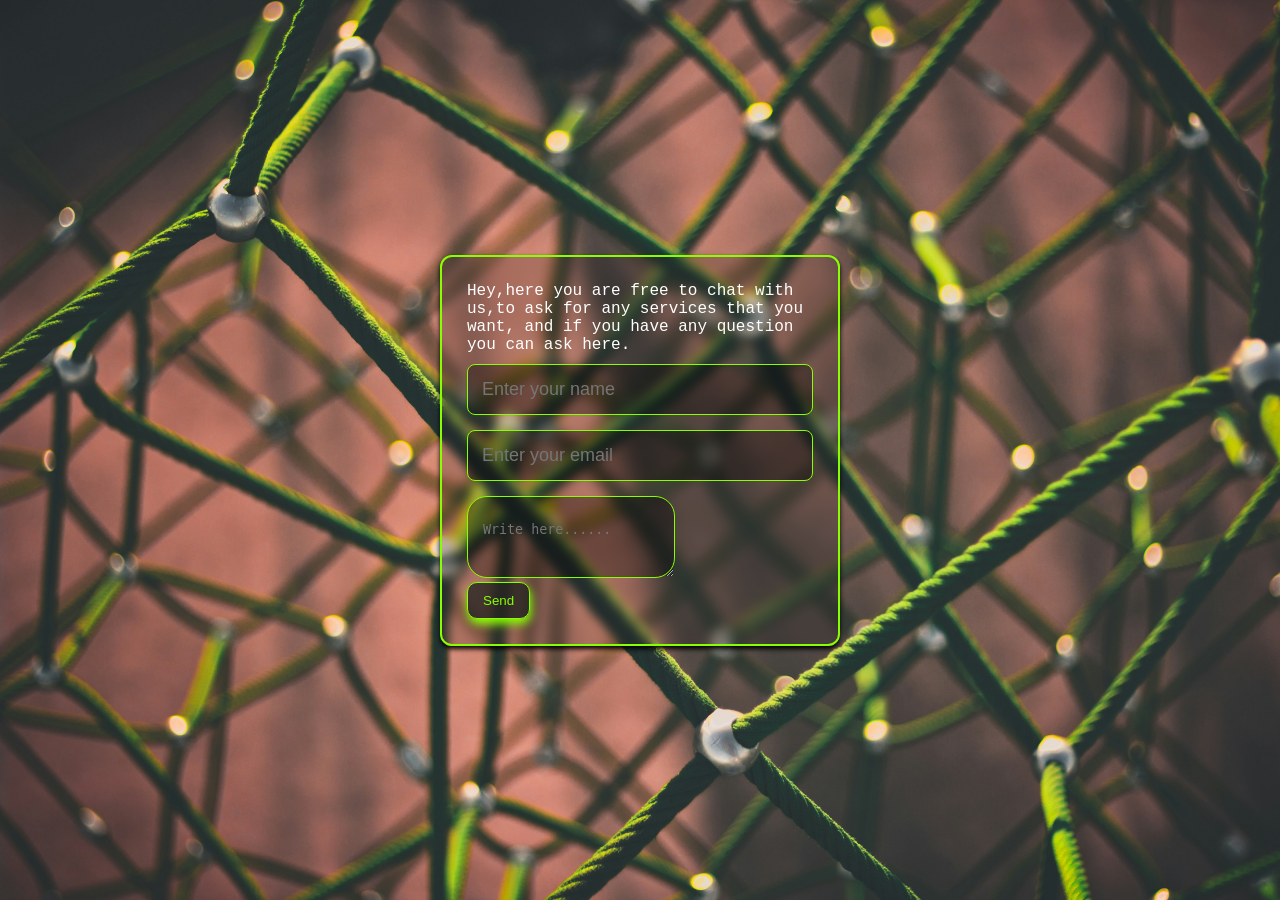
==== email-contact-me.html @ 57aa0ffb "portifolio-changes" ====
<!DOCTYPE html>
<html lang="en">
<head>
    <meta charset="UTF-8">
    <meta name="viewport" content="width=device-width, initial-scale=1.0">
    <title>email-contact-me</title>

    <style>
        *{
            padding: 0;
            margin: 0;
            box-sizing: border-box;
        }

        body{
          color: white;
    background-image: url(contact.jpg);
    background-size: cover;

    display: flex;
    justify-content: center;
    min-height: 100vh;
    padding: 20px;
    align-items: center;
           
        }
    form{
          padding:25px;
    background: rgba(27, 26, 26, 0.219);
    backdrop-filter: blur(5px);
    max-width: 400px;
    width: 100%;
    border-radius: 12px;
    box-shadow: 0 3px 5px black;
    border: 2px #88ff00 solid;
    color: white;
    
    
    }
    input{
            width: 100%;
    padding: 14px;
    margin-bottom:15px;
    align-items: center;
    border-radius:8px;
    font-size: 18px;
    outline: none;
    border: #88ff00 1.5px solid;
    background: rgba(0, 0, 0, 0.345);
   color: white;
    }

    textarea{
        padding: 25px 15px;
        border-radius: 20px;
        outline: none;
        border: 1px solid #88ff00;
         background: rgba(0, 0, 0, 0.345);
        color: white;
    }
    button{
        padding: 10px 15px;
        border-radius: 10px;
        border:1px solid #88ff00;
        background: #222320c4;
        box-shadow: 1px 5px 10px;
        color: #88ff00;
    }
    p{
        margin-bottom: 10px;
        font-family: 'Courier New', Courier, monospace;
    }
  
    </style>
</head>
<body>
    <form action="https://formsubmit.co/braisonsanga19@gmail.com" method="post">
       <p>Hey,here you are free to chat with us,to ask for any services that you want, and if you have any question you can ask here.</p>

        <div class="box">
            <input type="text" name="name" placeholder="Enter your name">
        </div>

        <div class="box">
            <input type="email" name="emai" placeholder="Enter your email ">
        </div>

        <div class="box">
            <textarea name="message"  placeholder="Write here......"></textarea>
        </div>
        <button class="submit">Send</button>
    </form>
</body>
</html>
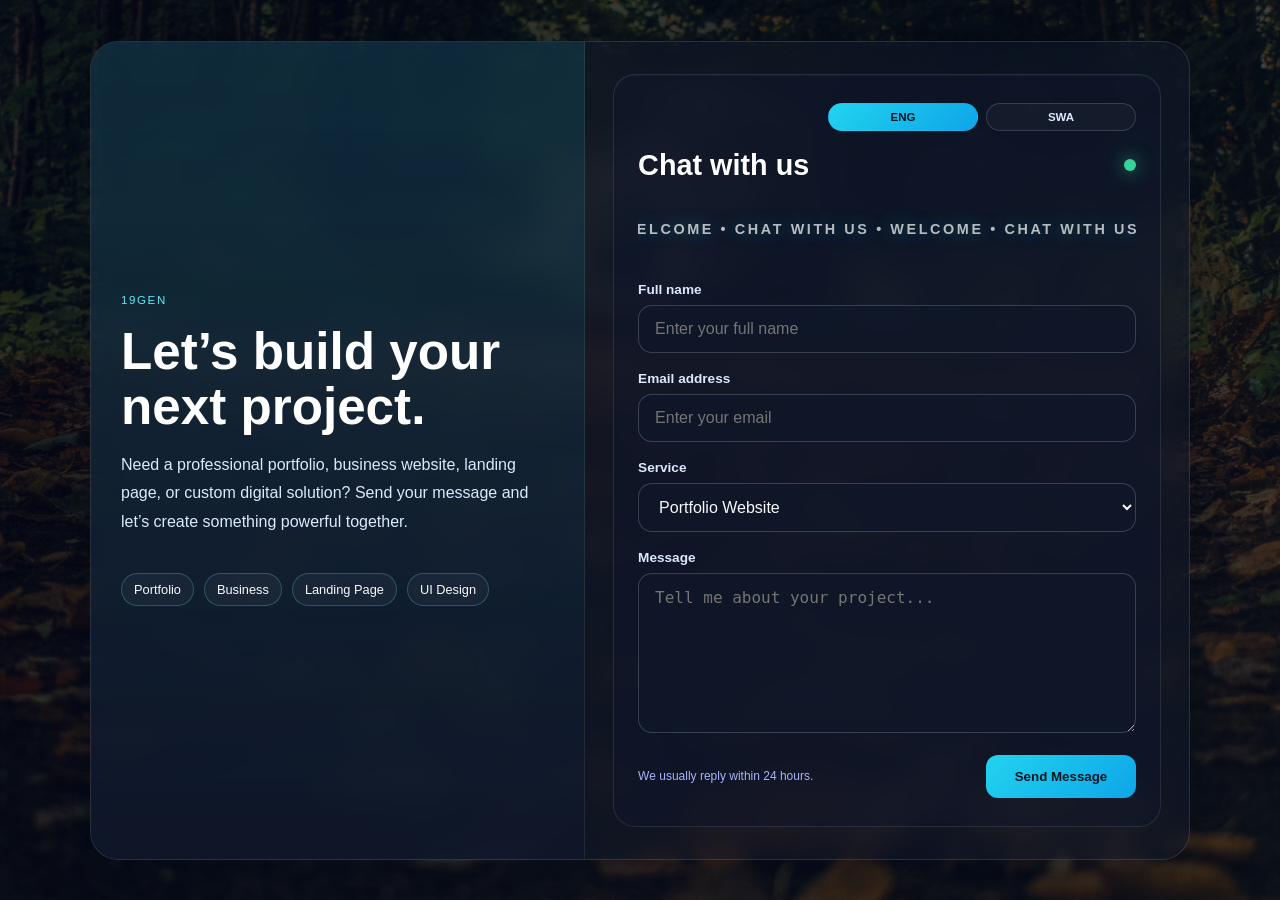
==== commit cd388602: "email setting     and graphic" ====
--- a/email-contact-me.html
+++ b/email-contact-me.html
@@ -3,92 +3,434 @@
 <head>
     <meta charset="UTF-8">
     <meta name="viewport" content="width=device-width, initial-scale=1.0">
-    <title>email-contact-me</title>
-
+    <title>Chat with us | 19GEN</title>
     <style>
-        *{
+        * {
             padding: 0;
             margin: 0;
             box-sizing: border-box;
         }
 
-        body{
-          color: white;
-    background-image: url(contact.jpg);
-    background-size: cover;
-
-    display: flex;
-    justify-content: center;
-    min-height: 100vh;
-    padding: 20px;
-    align-items: center;
-           
-        }
-    form{
-          padding:25px;
-    background: rgba(27, 26, 26, 0.219);
-    backdrop-filter: blur(5px);
-    max-width: 400px;
-    width: 100%;
-    border-radius: 12px;
-    box-shadow: 0 3px 5px black;
-    border: 2px #88ff00 solid;
-    color: white;
-    
-    
-    }
-    input{
+        html {
+            scroll-behavior: smooth;
+        }
+
+        body {
+            font-family: Arial, Helvetica, sans-serif;
+            background:
+                linear-gradient(135deg, rgba(2, 6, 23, 0.82), rgba(9, 17, 31, 0.72)),
+                url('header.jpg') center/cover no-repeat fixed;
+            min-height: 100vh;
+            display: flex;
+            justify-content: center;
+            align-items: center;
+            padding: 26px;
+            color: #e2e8f0;
+        }
+
+        .contact-shell {
+            width: min(1100px, 100%);
+            display: grid;
+            grid-template-columns: 0.9fr 1.1fr;
+            background: rgba(15, 23, 42, 0.58);
+            border: 1px solid rgba(255, 255, 255, 0.12);
+            border-radius: 28px;
+            overflow: hidden;
+            box-shadow: 0 25px 70px rgba(2, 8, 23, 0.5);
+            backdrop-filter: blur(16px);
+            -webkit-backdrop-filter: blur(16px);
+        }
+
+        .info-panel {
+            position: relative;
+            padding: 42px 30px;
+            background: linear-gradient(180deg, rgba(34, 211, 238, 0.12), rgba(15, 23, 42, 0.78));
+            border-right: 1px solid rgba(255, 255, 255, 0.08);
+            display: flex;
+            flex-direction: column;
+            justify-content: center;
+        }
+
+        .eyebrow {
+            display: inline-block;
+            font-size: 0.72rem;
+            letter-spacing: 0.14em;
+            text-transform: uppercase;
+            color: #67e8f9;
+            margin-bottom: 18px;
+        }
+
+        h1 {
+            font-size: clamp(2.2rem, 4vw, 3.4rem);
+            line-height: 1.08;
+            margin-bottom: 16px;
+            color: #fff;
+        }
+
+        .info-panel p {
+            color: #dbeafe;
+            line-height: 1.8;
+            max-width: 420px;
+            margin-bottom: 26px;
+        }
+
+        .badge-row {
+            display: flex;
+            flex-wrap: wrap;
+            gap: 10px;
+            margin-top: 10px;
+        }
+
+        .badge {
+            padding: 8px 12px;
+            border-radius: 999px;
+            background: rgba(255, 255, 255, 0.04);
+            border: 1px solid rgba(103, 232, 249, 0.25);
+            color: #f8fafc;
+            font-size: 0.8rem;
+        }
+
+        .live-wrap {
+            position: relative;
+            margin-bottom: 24px;
+            min-height: 58px;
+            display: flex;
+            align-items: center;
+            justify-content: center;
+            overflow: hidden;
+        }
+
+        .live-track {
+            position: absolute;
+            inset: 0;
+            display: flex;
+            align-items: center;
+            justify-content: center;
+            white-space: nowrap;
+            animation: slideLoop 18s linear infinite;
+            color: rgba(255, 255, 255, 0.7);
+            font-size: 0.9rem;
+            letter-spacing: 0.18em;
+            text-transform: uppercase;
+            font-weight: 700;
+            text-shadow: 0 0 18px rgba(34, 211, 238, 0.4);
+        }
+
+        @keyframes slideLoop {
+            from {
+                transform: translateX(0%);
+            }
+            to {
+                transform: translateX(-30%);
+            }
+        }
+
+        .form-panel {
+            padding: 32px 28px;
+            display: flex;
+            align-items: center;
+            justify-content: center;
+        }
+
+        form {
             width: 100%;
-    padding: 14px;
-    margin-bottom:15px;
-    align-items: center;
-    border-radius:8px;
-    font-size: 18px;
-    outline: none;
-    border: #88ff00 1.5px solid;
-    background: rgba(0, 0, 0, 0.345);
-   color: white;
-    }
-
-    textarea{
-        padding: 25px 15px;
-        border-radius: 20px;
-        outline: none;
-        border: 1px solid #88ff00;
-         background: rgba(0, 0, 0, 0.345);
-        color: white;
-    }
-    button{
-        padding: 10px 15px;
-        border-radius: 10px;
-        border:1px solid #88ff00;
-        background: #222320c4;
-        box-shadow: 1px 5px 10px;
-        color: #88ff00;
-    }
-    p{
-        margin-bottom: 10px;
-        font-family: 'Courier New', Courier, monospace;
-    }
-  
+            max-width: 550px;
+            background: rgba(15, 23, 42, 0.5);
+            border: 1px solid rgba(255, 255, 255, 0.1);
+            border-radius: 22px;
+            padding: 28px 24px;
+            box-shadow: inset 0 1px 0 rgba(255, 255, 255, 0.04);
+        }
+
+        .language-switch {
+            display: flex;
+            justify-content: flex-end;
+            gap: 8px;
+            margin-bottom: 18px;
+        }
+
+        .lang-btn {
+            border: 1px solid rgba(255, 255, 255, 0.15);
+            background: rgba(255, 255, 255, 0.03);
+            color: #dbeafe;
+            padding: 7px 12px;
+            border-radius: 999px;
+            font-size: 0.72rem;
+            cursor: pointer;
+            transition: all 0.2s ease;
+        }
+
+        .lang-btn.active {
+            background: linear-gradient(135deg, #22d3ee, #0ea5e9);
+            color: #02141f;
+            border-color: transparent;
+            font-weight: 700;
+        }
+
+        .header-row {
+            display: flex;
+            align-items: center;
+            justify-content: space-between;
+            margin-bottom: 18px;
+        }
+
+        .form-title {
+            font-size: 1.8rem;
+            color: #fff;
+            font-weight: 700;
+        }
+
+        .dot {
+            width: 12px;
+            height: 12px;
+            border-radius: 50%;
+            background: #34d399;
+            box-shadow: 0 0 18px rgba(52, 211, 153, 0.8);
+        }
+
+        .field {
+            margin-bottom: 18px;
+        }
+
+        label {
+            display: block;
+            margin-bottom: 8px;
+            font-size: 0.85rem;
+            color: #dbeafe;
+            font-weight: 600;
+        }
+
+        input, textarea, select {
+            width: 100%;
+            padding: 14px 16px;
+            border-radius: 14px;
+            border: 1px solid rgba(148, 163, 184, 0.3);
+            background: rgba(15, 23, 42, 0.7);
+            color: #f8fafc;
+            font-size: 1rem;
+            outline: none;
+            transition: border-color 0.2s ease, box-shadow 0.2s ease;
+        }
+
+        input:focus, textarea:focus, select:focus {
+            border-color: rgba(34, 211, 238, 0.9);
+            box-shadow: 0 0 0 3px rgba(34, 211, 238, 0.18);
+        }
+
+        textarea {
+            min-height: 160px;
+            resize: vertical;
+        }
+
+        .button-row {
+            display: flex;
+            align-items: center;
+            justify-content: space-between;
+            gap: 16px;
+            margin-top: 10px;
+        }
+
+        .note {
+            color: #a5b4fc;
+            font-size: 0.75rem;
+        }
+
+        button {
+            border: none;
+            background: linear-gradient(135deg, #22d3ee, #0ea5e9);
+            color: #02141f;
+            padding: 14px 20px;
+            border-radius: 12px;
+            cursor: pointer;
+            font-weight: 700;
+            transition: transform 0.2s ease, box-shadow 0.2s ease;
+            min-width: 150px;
+        }
+
+        button:hover {
+            transform: translateY(-2px);
+            box-shadow: 0 12px 24px rgba(34, 211, 238, 0.26);
+        }
+
+        .hidden {
+            display: none !important;
+        }
+
+        @media (max-width: 820px) {
+            .contact-shell {
+                grid-template-columns: 1fr;
+            }
+
+            .info-panel {
+                border-right: none;
+                border-bottom: 1px solid rgba(255, 255, 255, 0.08);
+                padding-bottom: 20px;
+            }
+
+            .form-panel {
+                padding-top: 18px;
+            }
+        }
+
+        @media (max-width: 480px) {
+            body {
+                padding: 14px;
+            }
+
+            .info-panel, .form-panel {
+                padding-left: 18px;
+                padding-right: 18px;
+            }
+
+            .button-row {
+                flex-direction: column;
+                align-items: stretch;
+            }
+
+            button {
+                width: 100%;
+            }
+        }
     </style>
 </head>
 <body>
-    <form action="https://formsubmit.co/braisonsanga19@gmail.com" method="post">
-       <p>Hey,here you are free to chat with us,to ask for any services that you want, and if you have any question you can ask here.</p>
-
-        <div class="box">
-            <input type="text" name="name" placeholder="Enter your name">
+    <div class="contact-shell">
+        <div class="info-panel">
+            <span class="eyebrow">19GEN</span>
+            <h1 data-i18n="title">Let’s build your next project.</h1>
+            <p data-i18n="intro">Need a professional portfolio, business website, landing page, or custom digital solution? Send your message and let’s create something powerful together.</p>
+
+            <div class="badge-row">
+                <span class="badge">Portfolio</span>
+                <span class="badge">Business</span>
+                <span class="badge">Landing Page</span>
+                <span class="badge">UI Design</span>
+            </div>
         </div>
 
-        <div class="box">
-            <input type="email" name="emai" placeholder="Enter your email ">
+        <div class="form-panel">
+            <form action="https://formsubmit.co/braisonsanga19@gmail.com" method="POST">
+                <div class="language-switch" aria-label="Language switcher">
+                    <button type="button" class="lang-btn active" data-lang="en">ENG</button>
+                    <button type="button" class="lang-btn" data-lang="sw">SWA</button>
+                </div>
+
+                <div class="header-row">
+                    <div class="form-title" data-i18n="formTitle">Chat with us</div>
+                    <span class="dot" aria-label="online"></span>
+                </div>
+
+                <div class="live-wrap" aria-live="polite">
+                    <div class="live-track">WELCOME • CHAT WITH US • WELCOME • CHAT WITH US •</div>
+                </div>
+
+                <input type="hidden" name="_captcha" value="false">
+                <input type="hidden" name="_subject" value="New message from 19GEN portfolio">
+                <input type="hidden" name="_template" value="table">
+
+                <div class="field">
+                    <label for="name" data-i18n="name">Full name</label>
+                    <input id="name" type="text" name="name" placeholder="Enter your full name" required>
+                </div>
+
+                <div class="field">
+                    <label for="email" data-i18n="email">Email address</label>
+                    <input id="email" type="email" name="email" placeholder="Enter your email" required>
+                </div>
+
+                <div class="field">
+                    <label for="service" data-i18n="service">Service</label>
+                    <select id="service" name="service">
+                        <option value="Portfolio Website" data-en="Portfolio Website" data-sw="Tovuti ya Portifolio">Portfolio Website</option>
+                        <option value="Business Website" data-en="Business Website" data-sw="Tovuti ya Biashara">Business Website</option>
+                        <option value="Landing Page" data-en="Landing Page" data-sw="Ukurasa wa Kuuza">Landing Page</option>
+                        <option value="UI Design" data-en="UI Design" data-sw="Ubunifu wa UI">UI Design</option>
+                    </select>
+                </div>
+
+                <div class="field">
+                    <label for="message" data-i18n="message">Message</label>
+                    <textarea id="message" name="message" placeholder="Tell me about your project..." required></textarea>
+                </div>
+
+                <div class="button-row">
+                    <span class="note" data-i18n="note">We usually reply within 24 hours.</span>
+                    <button type="submit" data-i18n="button">Send Message</button>
+                </div>
+            </form>
         </div>
-
-        <div class="box">
-            <textarea name="message"  placeholder="Write here......"></textarea>
-        </div>
-        <button class="submit">Send</button>
-    </form>
+    </div>
+
+    <script>
+        const translations = {
+            en: {
+                title: 'Let’s build your next project.',
+                intro: 'Need a professional portfolio, business website, landing page, or custom digital solution? Send your message and let’s create something powerful together.',
+                formTitle: 'Chat with us',
+                name: 'Full name',
+                email: 'Email address',
+                service: 'Service',
+                message: 'Message',
+                note: 'We usually reply within 24 hours.',
+                button: 'Send Message',
+                select: 'Portfolio Website'
+            },
+            sw: {
+                title: 'Hebu tuunde mradi wako ujao.',
+                intro: 'Unahitaji tovuti ya kitaalamu, tovuti ya biashara, ukurasa wa kutangaza, au suluhu ya dijitali? Tuma ujumbo lako na tuunde kitu chenye nguvu pamoja.',
+                formTitle: 'Zungumza nasi',
+                name: 'Jina kamili',
+                email: 'Anwani ya barua pepe',
+                service: 'Huduma',
+                message: 'Ujumbe',
+                note: 'Kwa kawaida tunajibu ndani ya masaa 24.',
+                button: 'Tuma Ujumbe',
+                select: 'Tovuti ya Portifolio'
+            }
+        };
+
+        const langButtons = document.querySelectorAll('.lang-btn');
+        const translatedNodes = document.querySelectorAll('[data-i18n]');
+        const serviceSelect = document.getElementById('service');
+
+        function updateLanguage(lang) {
+            const dict = translations[lang];
+            translatedNodes.forEach((node) => {
+                const key = node.dataset.i18n;
+                if (dict[key]) {
+                    node.textContent = dict[key];
+                }
+            });
+
+            const options = serviceSelect.querySelectorAll('option');
+            options.forEach((option) => {
+                const value = option.getAttribute(lang === 'sw' ? 'data-sw' : 'data-en');
+                if (value) {
+                    option.textContent = value;
+                }
+            });
+
+            document.documentElement.lang = lang;
+            langButtons.forEach((button) => {
+                button.classList.toggle('active', button.dataset.lang === lang);
+            });
+        }
+
+        langButtons.forEach((button) => {
+            button.addEventListener('click', () => updateLanguage(button.dataset.lang));
+        });
+
+        const form = document.querySelector('form');
+        form.addEventListener('submit', function (event) {
+            const name = document.getElementById('name').value.trim();
+            const email = document.getElementById('email').value.trim();
+            const message = document.getElementById('message').value.trim();
+
+            if (!name || !email || !message) {
+                event.preventDefault();
+                alert('Tafadhali jaza sehemu zote zinazohitajika.');
+            }
+        });
+    </script>
 </body>
-</html>+</html>
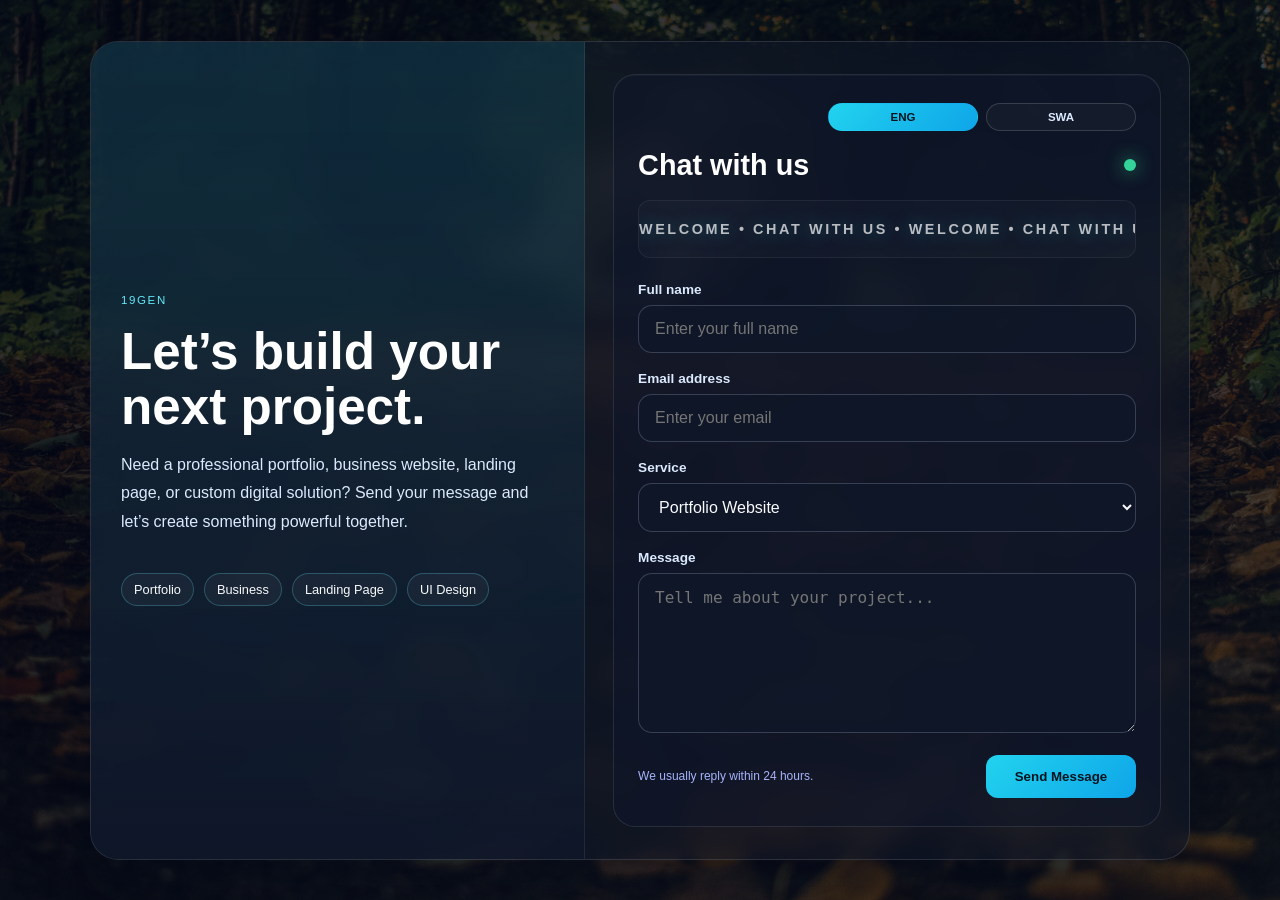
==== commit 91089d5d: "mfumo mpya" ====
--- a/email-contact-me.html
+++ b/email-contact-me.html
@@ -13,6 +13,7 @@
 
         html {
             scroll-behavior: smooth;
+            overflow-x: hidden;
         }
 
         body {
@@ -20,12 +21,13 @@
             background:
                 linear-gradient(135deg, rgba(2, 6, 23, 0.82), rgba(9, 17, 31, 0.72)),
                 url('header.jpg') center/cover no-repeat fixed;
-            min-height: 100vh;
+            min-height: 100dvh;
             display: flex;
             justify-content: center;
             align-items: center;
             padding: 26px;
             color: #e2e8f0;
+            overflow-x: hidden;
         }
 
         .contact-shell {
@@ -39,6 +41,7 @@
             box-shadow: 0 25px 70px rgba(2, 8, 23, 0.5);
             backdrop-filter: blur(16px);
             -webkit-backdrop-filter: blur(16px);
+            max-width: 100%;
         }
 
         .info-panel {
@@ -98,6 +101,9 @@
             align-items: center;
             justify-content: center;
             overflow: hidden;
+            border-radius: 12px;
+            background: rgba(255, 255, 255, 0.02);
+            border: 1px solid rgba(255, 255, 255, 0.06);
         }
 
         .live-track {
@@ -107,7 +113,10 @@
             align-items: center;
             justify-content: center;
             white-space: nowrap;
-            animation: slideLoop 18s linear infinite;
+            width: max-content;
+            padding-right: 30px;
+            animation: slideLoop 14s linear infinite;
+            will-change: transform;
             color: rgba(255, 255, 255, 0.7);
             font-size: 0.9rem;
             letter-spacing: 0.18em;
@@ -118,10 +127,10 @@
 
         @keyframes slideLoop {
             from {
-                transform: translateX(0%);
+                transform: translateX(0);
             }
             to {
-                transform: translateX(-30%);
+                transform: translateX(-35%);
             }
         }
 
@@ -190,6 +199,8 @@
 
         .field {
             margin-bottom: 18px;
+            width: 100%;
+            min-width: 0;
         }
 
         label {
@@ -202,6 +213,7 @@
 
         input, textarea, select {
             width: 100%;
+            max-width: 100%;
             padding: 14px 16px;
             border-radius: 14px;
             border: 1px solid rgba(148, 163, 184, 0.3);
@@ -257,29 +269,52 @@
         }
 
         @media (max-width: 820px) {
+            body {
+                padding: 16px;
+            }
+
             .contact-shell {
                 grid-template-columns: 1fr;
+                width: 100%;
             }
 
             .info-panel {
                 border-right: none;
                 border-bottom: 1px solid rgba(255, 255, 255, 0.08);
-                padding-bottom: 20px;
+                padding: 28px 20px 20px;
+                text-align: center;
+            }
+
+            .info-panel p {
+                max-width: 100%;
+            }
+
+            .badge-row {
+                justify-content: center;
             }
 
             .form-panel {
-                padding-top: 18px;
+                padding: 18px 16px 20px;
+            }
+
+            form {
+                padding: 22px 18px;
             }
         }
 
         @media (max-width: 480px) {
             body {
-                padding: 14px;
+                padding: 12px;
             }
 
             .info-panel, .form-panel {
-                padding-left: 18px;
-                padding-right: 18px;
+                padding-left: 14px;
+                padding-right: 14px;
+            }
+
+            .live-track {
+                font-size: 0.68rem;
+                letter-spacing: 0.12em;
             }
 
             .button-row {
